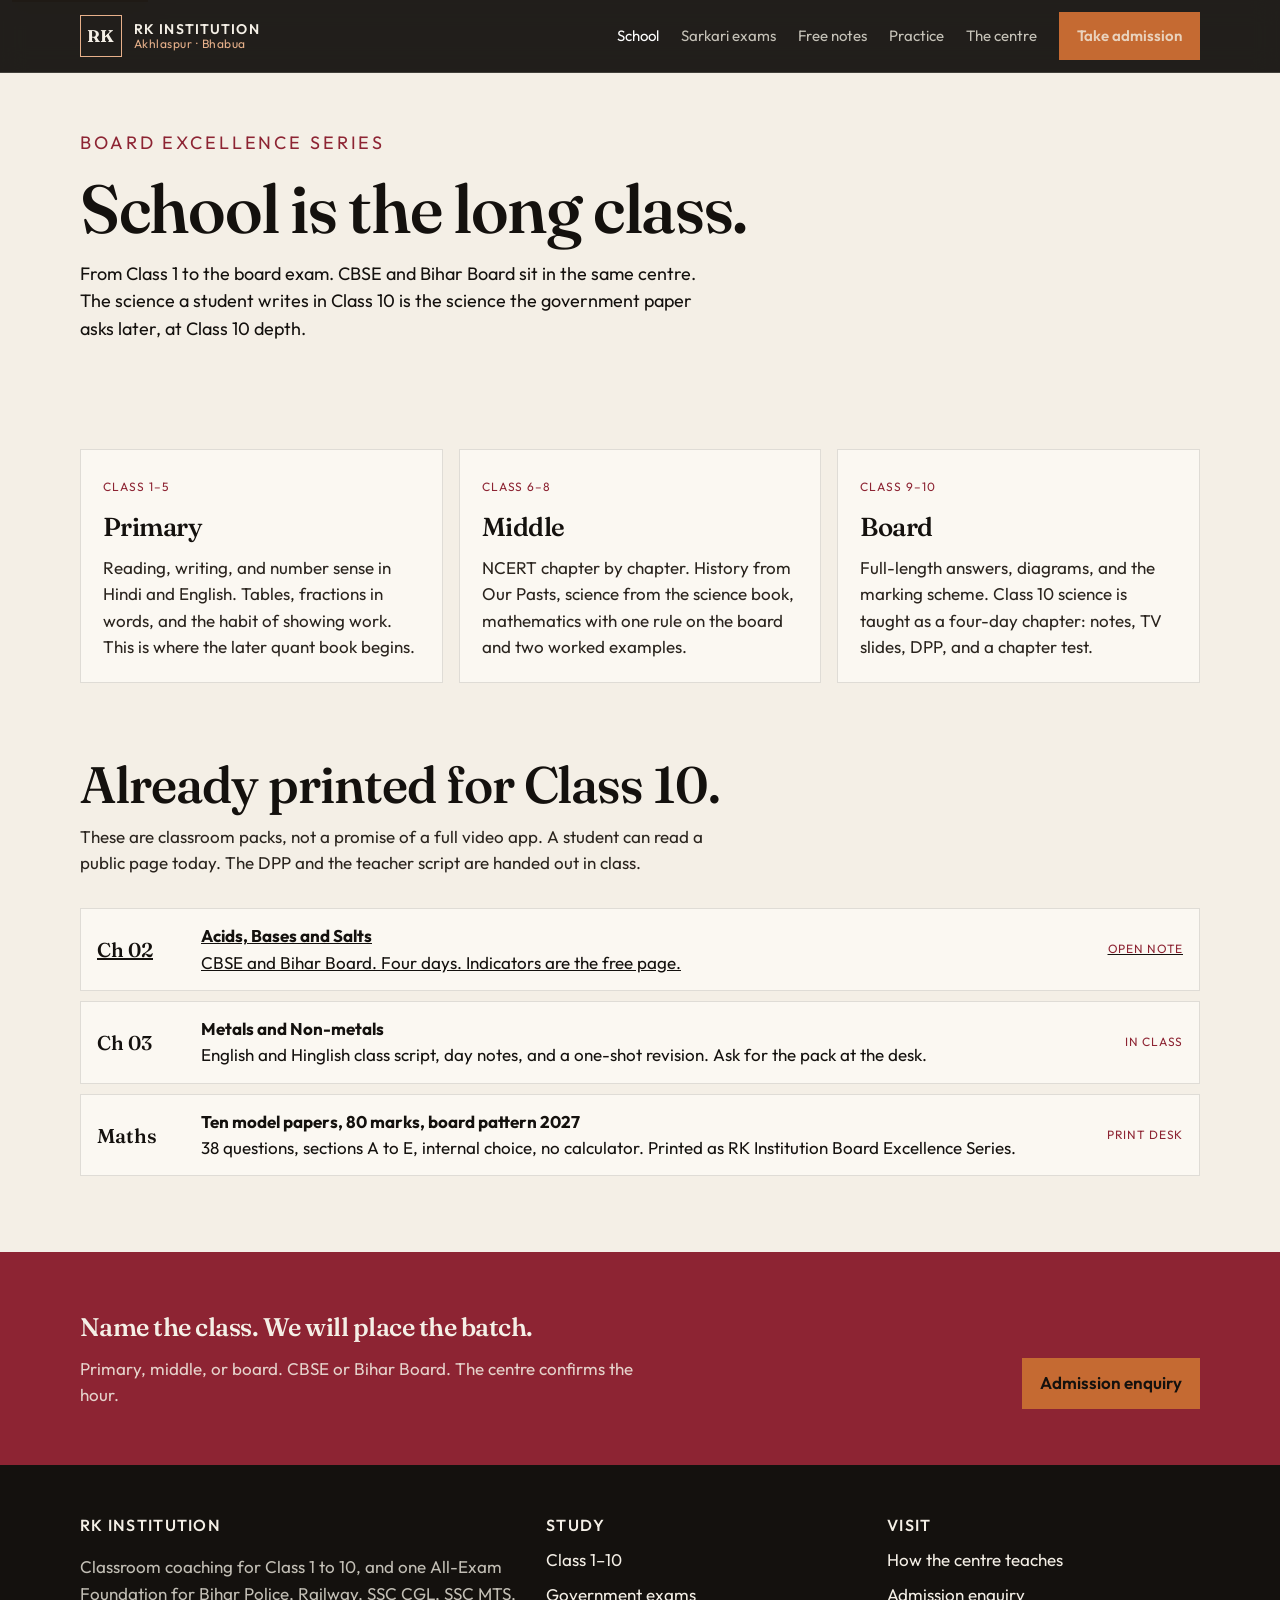
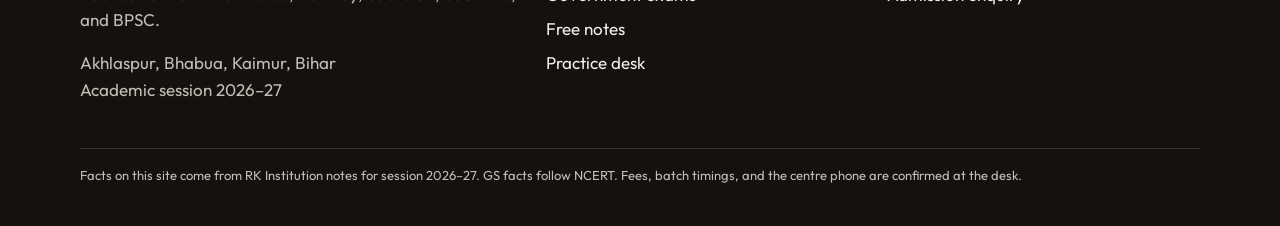
==== school.html @ e2936fe6 "Publish the RK Institution public website. Co-authored-by: Cursor <cursoragent@cursor.com>" ====
<!DOCTYPE html>
<html lang="en">
<head>
  <meta charset="utf-8">
  <meta name="viewport" content="width=device-width, initial-scale=1">
  <title>Class 1 to 10 · RK Institution, Bhabua</title>
  <meta name="description" content="Board Excellence Series at RK Institution: Class 1 to 10 for CBSE and Bihar Board, with Class 10 science notes and 80-mark maths model papers.">
  <link rel="icon" href="assets/favicon.svg" type="image/svg+xml">
  <link rel="preconnect" href="https://fonts.googleapis.com">
  <link rel="preconnect" href="https://fonts.gstatic.com" crossorigin>
  <link href="https://fonts.googleapis.com/css2?family=Fraunces:ital,opsz,wght@0,9..144,560;1,9..144,500&family=Noto+Sans+Devanagari:wght@400;600&family=Outfit:wght@400;500;600&display=swap" rel="stylesheet">
  <link rel="stylesheet" href="assets/site.css">
</head>
<body data-page="school">
  <div id="top"></div>
  <main id="main">
    <header class="page-hero wrap">
      <p class="kicker" style="color:var(--maroon)">Board Excellence Series</p>
      <h1>School is the long class.</h1>
      <p>From Class 1 to the board exam. CBSE and Bihar Board sit in the same centre. The science a student writes in Class 10 is the science the government paper asks later, at Class 10 depth.</p>
    </header>
    <section class="section">
      <div class="wrap cards">
        <article class="card">
          <span class="tag">Class 1–5</span>
          <h3>Primary</h3>
          <p>Reading, writing, and number sense in Hindi and English. Tables, fractions in words, and the habit of showing work. This is where the later quant book begins.</p>
        </article>
        <article class="card">
          <span class="tag">Class 6–8</span>
          <h3>Middle</h3>
          <p>NCERT chapter by chapter. History from Our Pasts, science from the science book, mathematics with one rule on the board and two worked examples.</p>
        </article>
        <article class="card">
          <span class="tag">Class 9–10</span>
          <h3>Board</h3>
          <p>Full-length answers, diagrams, and the marking scheme. Class 10 science is taught as a four-day chapter: notes, TV slides, DPP, and a chapter test.</p>
        </article>
      </div>
    </section>
    <section class="section" style="padding-top:0">
      <div class="wrap">
        <h2>Already printed for Class 10.</h2>
        <p class="intro">These are classroom packs, not a promise of a full video app. A student can read a public page today. The DPP and the teacher script are handed out in class.</p>
        <div class="list">
          <a class="row" href="notes/indicators.html">
            <b>Ch 02</b>
            <div><strong>Acids, Bases and Salts</strong><br>CBSE and Bihar Board. Four days. Indicators are the free page.</div>
            <span class="pill">Open note</span>
          </a>
          <div class="row">
            <b>Ch 03</b>
            <div><strong>Metals and Non-metals</strong><br>English and Hinglish class script, day notes, and a one-shot revision. Ask for the pack at the desk.</div>
            <span class="pill">In class</span>
          </div>
          <div class="row">
            <b>Maths</b>
            <div><strong>Ten model papers, 80 marks, board pattern 2027</strong><br>38 questions, sections A to E, internal choice, no calculator. Printed as RK Institution Board Excellence Series.</div>
            <span class="pill">Print desk</span>
          </div>
        </div>
      </div>
    </section>
    <section class="band">
      <div class="wrap">
        <div>
          <h2>Name the class. We will place the batch.</h2>
          <p>Primary, middle, or board. CBSE or Bihar Board. The centre confirms the hour.</p>
        </div>
        <a class="btn" href="admit.html">Admission enquiry</a>
      </div>
    </section>
  </main>
  <div id="foot"></div>
  <script src="assets/site.js"></script>
</body>
</html>
---- assets/site.css ----
:root {
  --ink: #14110e;
  --ink-2: #2a241e;
  --paper: #f4efe6;
  --paper-2: #ebe3d4;
  --white: #fbf8f2;
  --maroon: #8d2433;
  --maroon-deep: #5c1420;
  --copper: #c56a32;
  --copper-soft: #e7b08a;
  --line: rgba(20, 17, 14, 0.12);
  --line-light: rgba(243, 239, 228, 0.16);
  --shadow: 0 18px 50px rgba(20, 17, 14, 0.08);
  --serif: "Fraunces", "Noto Serif Devanagari", Georgia, serif;
  --sans: "Outfit", "Noto Sans Devanagari", sans-serif;
  --max: 1120px;
}

* { box-sizing: border-box; }
html { scroll-behavior: smooth; }
body {
  margin: 0;
  background: var(--paper);
  color: var(--ink);
  font-family: var(--sans);
  font-size: 17px;
  line-height: 1.55;
}
img { max-width: 100%; display: block; }
a { color: inherit; }
button, input, select, textarea { font: inherit; }
.skip {
  position: absolute;
  left: 12px;
  top: -40px;
  background: var(--copper);
  color: var(--ink);
  padding: 8px 12px;
  z-index: 20;
}
.skip:focus { top: 12px; }

.site-header {
  position: sticky;
  top: 0;
  z-index: 30;
  background: rgba(20, 17, 14, 0.94);
  color: var(--paper);
  backdrop-filter: blur(12px);
  border-bottom: 1px solid var(--line-light);
}
.header-inner, .wrap, .footer-inner {
  width: min(var(--max), calc(100% - 40px));
  margin: 0 auto;
}
.header-inner {
  display: flex;
  align-items: center;
  gap: 28px;
  min-height: 72px;
}
.brand {
  display: flex;
  align-items: center;
  gap: 12px;
  text-decoration: none;
  margin-right: auto;
}
.mark {
  width: 42px;
  height: 42px;
  border: 1px solid var(--copper-soft);
  display: grid;
  place-items: center;
  font-family: var(--serif);
  font-weight: 650;
  letter-spacing: 0.02em;
}
.brand-name { display: flex; flex-direction: column; line-height: 1.1; }
.brand-name strong { font-weight: 600; letter-spacing: 0.08em; font-size: 14px; }
.brand-name span { color: var(--copper-soft); font-size: 12px; letter-spacing: 0.04em; }
.nav { display: flex; gap: 22px; align-items: center; }
.nav a {
  text-decoration: none;
  color: rgba(243, 239, 228, 0.78);
  font-size: 15px;
}
.nav a[aria-current="page"], .nav a:hover { color: white; }
.btn {
  display: inline-flex;
  align-items: center;
  justify-content: center;
  gap: 8px;
  text-decoration: none;
  border: 0;
  cursor: pointer;
  padding: 12px 18px;
  background: var(--copper);
  color: var(--ink);
  font-weight: 600;
}
.btn.ghost {
  background: transparent;
  color: var(--paper);
  border: 1px solid var(--line-light);
}
.btn.ink { background: var(--ink); color: var(--paper); }
.btn.line {
  background: transparent;
  color: var(--ink);
  border: 1px solid var(--ink);
}
.menu-btn {
  display: none;
  margin-left: auto;
  background: transparent;
  color: var(--paper);
  border: 1px solid var(--line-light);
  padding: 8px 12px;
}

.hero {
  background: var(--ink);
  color: var(--paper);
  position: relative;
  overflow: hidden;
}
.hero-grid {
  width: min(var(--max), calc(100% - 40px));
  margin: 0 auto;
  display: grid;
  grid-template-columns: 1.3fr 0.8fr;
  gap: 48px;
  padding: 72px 0 64px;
  position: relative;
  z-index: 1;
}
.kicker {
  letter-spacing: 0.16em;
  text-transform: uppercase;
  font-size: 12px;
  color: var(--copper-soft);
  margin: 0 0 18px;
}
h1, h2, h3, .serif { font-family: var(--serif); font-weight: 560; letter-spacing: -0.02em; }
.hero h1 {
  font-size: clamp(42px, 6vw, 78px);
  line-height: 0.96;
  margin: 0 0 20px;
  font-weight: 560;
}
.hero h1 em { font-style: italic; color: var(--copper-soft); font-weight: 500; }
.lede { font-size: 19px; max-width: 38rem; color: rgba(243, 239, 228, 0.82); margin: 0 0 28px; }
.hero-actions { display: flex; gap: 12px; flex-wrap: wrap; }
.hero-card {
  background: #1d1915;
  border: 1px solid var(--line-light);
  padding: 22px;
  align-self: end;
}
.hero-card p { margin: 8px 0 0; color: rgba(243, 239, 228, 0.78); }
.eyebrow { font-size: 12px; letter-spacing: 0.14em; text-transform: uppercase; color: var(--copper-soft); margin: 0; }
.watermark {
  position: absolute;
  right: -2vw;
  bottom: -8vh;
  font-family: var(--serif);
  font-size: 28vw;
  line-height: 0.8;
  color: rgba(243, 239, 228, 0.04);
  pointer-events: none;
}

.ticker { background: var(--maroon-deep); color: var(--paper); overflow: hidden; border-top: 1px solid rgba(255,255,255,.08); }
.ticker-track { display: flex; gap: 36px; width: max-content; animation: slide 32s linear infinite; padding: 12px 0; }
.ticker span { letter-spacing: 0.12em; text-transform: uppercase; font-size: 12px; white-space: nowrap; }
@keyframes slide { to { transform: translateX(-50%); } }

.section { padding: 76px 0; }
.section h2 { font-size: clamp(34px, 4vw, 52px); line-height: 1.02; margin: 0 0 12px; }
.section .intro { max-width: 40rem; color: var(--ink-2); margin: 0 0 32px; }
.split { display: grid; grid-template-columns: 1fr 1fr; gap: 22px; }
.track {
  background: var(--white);
  border: 1px solid var(--line);
  padding: 28px;
  min-height: 280px;
  display: flex;
  flex-direction: column;
  box-shadow: var(--shadow);
}
.track .num { font-family: var(--serif); font-size: 42px; color: var(--maroon); margin: 0; }
.track h3 { font-size: 32px; margin: 8px 0; }
.track p { margin: 0 0 18px; color: var(--ink-2); }
.track .btn { margin-top: auto; align-self: flex-start; }
.facts { display: grid; grid-template-columns: repeat(4, 1fr); border-top: 1px solid var(--line); border-bottom: 1px solid var(--line); }
.fact { padding: 28px 20px; border-right: 1px solid var(--line); }
.fact:last-child { border-right: 0; }
.fact strong { display: block; font-family: var(--serif); font-size: 34px; font-weight: 560; }
.fact span { color: var(--ink-2); font-size: 15px; }

.cards { display: grid; grid-template-columns: repeat(3, 1fr); gap: 16px; }
.card, .note-card {
  background: var(--white);
  border: 1px solid var(--line);
  padding: 22px;
  text-decoration: none;
  display: block;
  color: inherit;
}
.note-card { border-top: 3px solid var(--maroon); }
.note-card:hover, .card:hover { transform: translateY(-2px); }
.tag {
  display: inline-block;
  font-size: 12px;
  letter-spacing: 0.08em;
  text-transform: uppercase;
  color: var(--maroon);
  margin-bottom: 10px;
}
.card h3, .note-card h3 { margin: 0 0 8px; font-size: 26px; }
.card p, .note-card p { margin: 0; color: var(--ink-2); }

.method { display: grid; grid-template-columns: 0.8fr 1.2fr; gap: 40px; align-items: start; }
.steps { display: grid; gap: 0; }
.step {
  display: grid;
  grid-template-columns: 72px 1fr;
  gap: 12px;
  padding: 16px 0;
  border-top: 1px solid var(--line);
}
.step b { font-family: var(--serif); font-size: 22px; font-weight: 560; }

.band {
  background: var(--maroon);
  color: var(--paper);
}
.band .wrap { display: flex; justify-content: space-between; gap: 24px; align-items: end; padding: 56px 0; }
.band h2 { margin: 0 0 8px; }
.band p { margin: 0; max-width: 36rem; color: rgba(243,239,228,.86); }

.page-hero { padding: 56px 0 12px; }
.page-hero h1 { font-size: clamp(40px, 6vw, 68px); line-height: 0.98; margin: 0 0 14px; }
.page-hero p { max-width: 40rem; font-size: 18px; }

.filters { display: flex; gap: 8px; flex-wrap: wrap; margin: 8px 0 22px; }
.filters button {
  background: transparent;
  border: 1px solid var(--line);
  padding: 8px 12px;
  cursor: pointer;
}
.filters button[aria-pressed="true"] { background: var(--ink); color: var(--paper); }

.prose { max-width: 740px; }
.prose h1 { font-size: clamp(36px, 5vw, 56px); line-height: 1.02; margin: 0 0 10px; }
.prose h2 { font-size: 32px; margin: 36px 0 10px; }
.prose table { width: 100%; border-collapse: collapse; background: var(--white); margin: 16px 0 8px; }
.prose th, .prose td { border: 1px solid var(--line); padding: 10px 12px; text-align: left; vertical-align: top; }
.prose th { background: var(--paper-2); font-weight: 600; }
.callout {
  background: var(--white);
  border-left: 4px solid var(--copper);
  padding: 14px 16px;
  margin: 16px 0;
}
.q-block { background: var(--white); border: 1px solid var(--line); padding: 16px 18px; margin: 14px 0; }
.q-block ol { margin: 8px 0 0; padding-left: 18px; }
.back { color: var(--maroon); text-decoration: none; font-size: 14px; letter-spacing: 0.06em; text-transform: uppercase; }

.quiz { background: var(--white); border: 1px solid var(--line); padding: 22px; }
.option {
  display: block;
  width: 100%;
  text-align: left;
  margin: 8px 0;
  padding: 12px 14px;
  background: var(--paper);
  border: 1px solid var(--line);
  cursor: pointer;
}
.option.good { background: #e5f2e4; border-color: #2f6b32; }
.option.bad { background: #f8e4e2; border-color: var(--maroon); }
.progress { height: 4px; background: var(--paper-2); margin: 12px 0 18px; }
.progress i { display: block; height: 100%; background: var(--maroon); width: 0; }
.score { font-family: var(--serif); font-size: 64px; margin: 0; line-height: 1; }

.form { display: grid; gap: 12px; max-width: 560px; }
.form label { display: grid; gap: 6px; font-size: 14px; }
.form input, .form select, .form textarea {
  padding: 12px;
  border: 1px solid var(--line);
  background: var(--white);
  color: var(--ink);
}
.form textarea { min-height: 120px; resize: vertical; }
.notice { background: var(--white); border: 1px solid var(--line); padding: 14px 16px; }

.site-footer { background: var(--ink); color: rgba(243,239,228,.78); padding: 48px 0 28px; }
.footer-grid { display: grid; grid-template-columns: 1.4fr 1fr 1fr; gap: 28px; }
.site-footer a { color: var(--paper); text-decoration: none; }
.site-footer h3 { color: var(--paper); margin: 0 0 10px; font-size: 16px; font-family: var(--sans); letter-spacing: 0.08em; text-transform: uppercase; }
.site-footer ul { list-style: none; margin: 0; padding: 0; display: grid; gap: 8px; }
.fine { margin-top: 28px; padding-top: 16px; border-top: 1px solid var(--line-light); font-size: 13px; }

.list { display: grid; gap: 10px; }
.row {
  display: grid;
  grid-template-columns: 88px 1fr auto;
  gap: 16px;
  align-items: center;
  background: var(--white);
  border: 1px solid var(--line);
  padding: 14px 16px;
}
.row b { font-family: var(--serif); font-size: 20px; font-weight: 560; }
.pill { font-size: 12px; letter-spacing: 0.06em; text-transform: uppercase; color: var(--maroon); }

@media (max-width: 860px) {
  .menu-btn { display: inline-flex; }
  .nav {
    display: none;
    position: absolute;
    top: 72px;
    left: 0;
    right: 0;
    background: var(--ink);
    flex-direction: column;
    align-items: flex-start;
    padding: 12px 20px 20px;
    gap: 14px;
  }
  .nav.open { display: flex; }
  .header-inner .btn.admit { display: none; }
  .hero-grid, .split, .cards, .facts, .method, .footer-grid, .band .wrap { grid-template-columns: 1fr; }
  .facts { grid-template-columns: 1fr 1fr; }
  .fact { border-bottom: 1px solid var(--line); }
  .band .wrap { align-items: start; }
  .row { grid-template-columns: 1fr; }
  .header-inner, .wrap, .footer-inner, .hero-grid { width: min(var(--max), calc(100% - 28px)); }
}
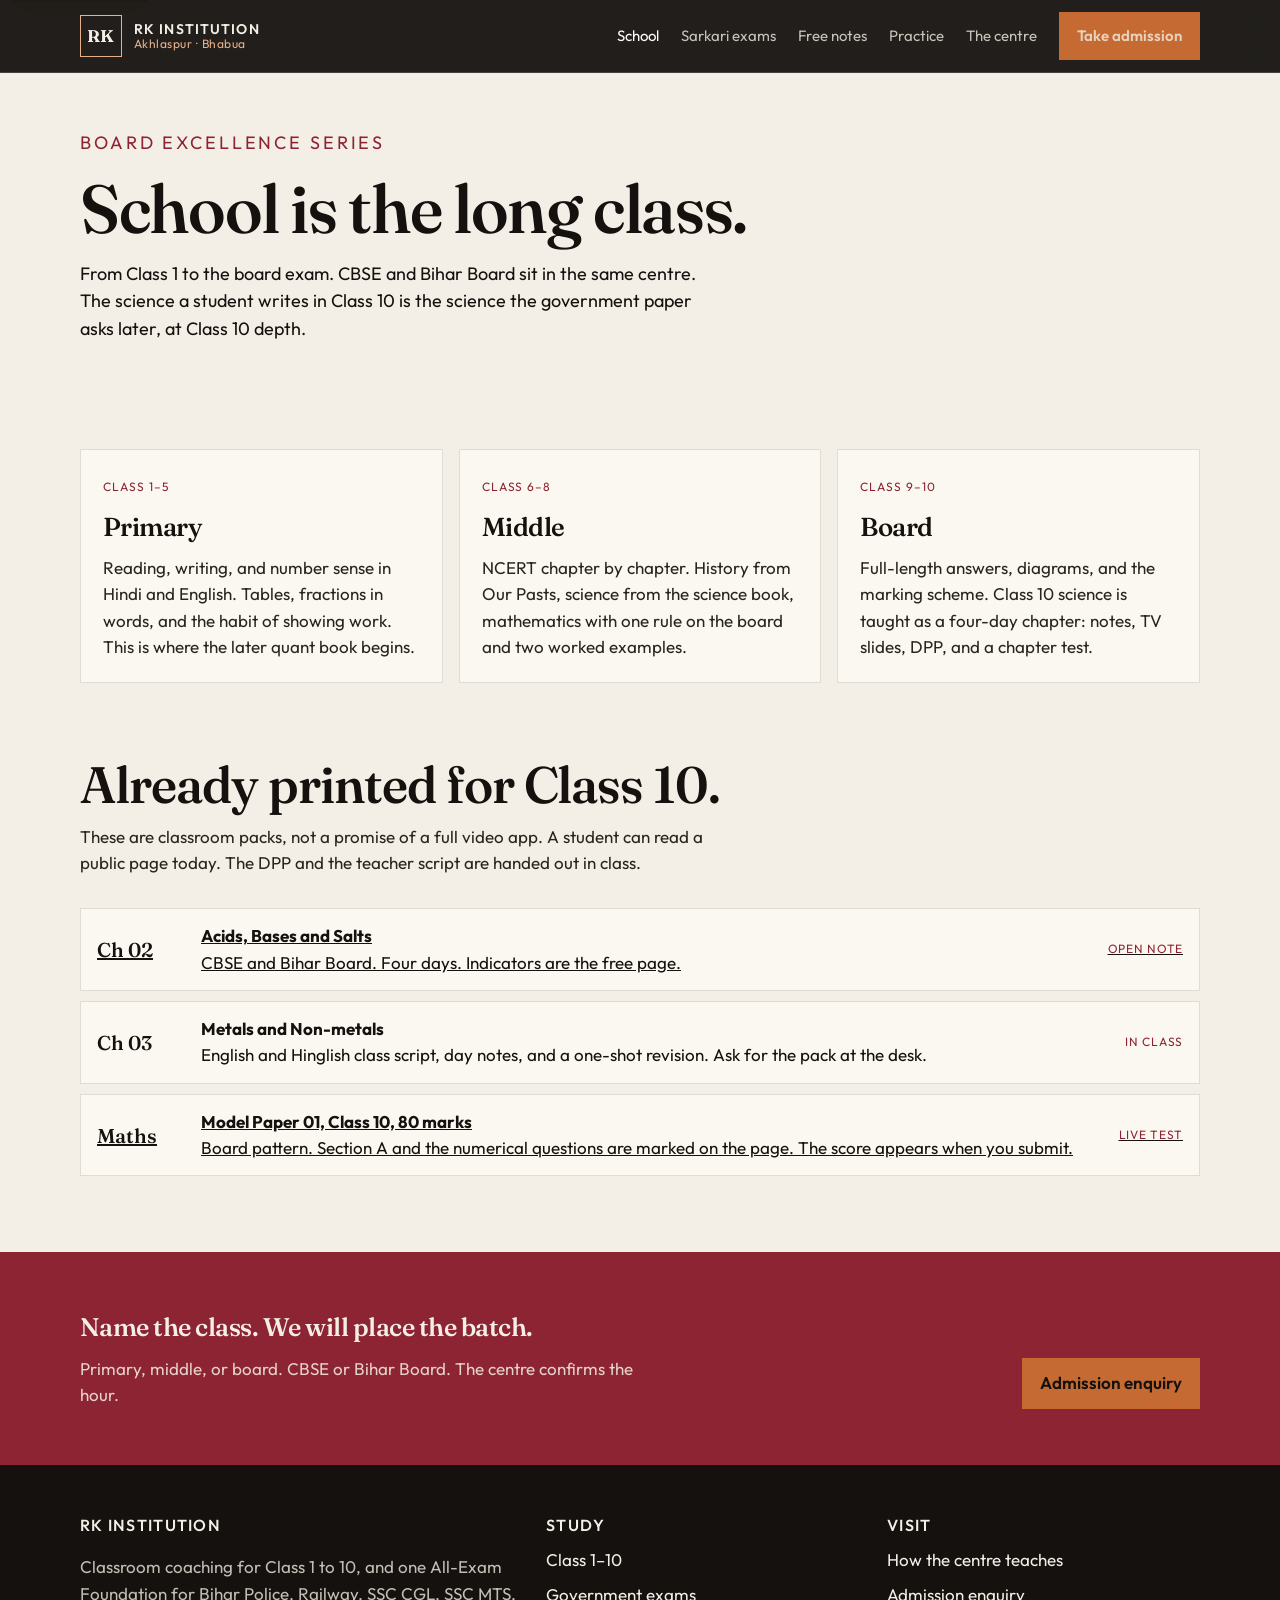
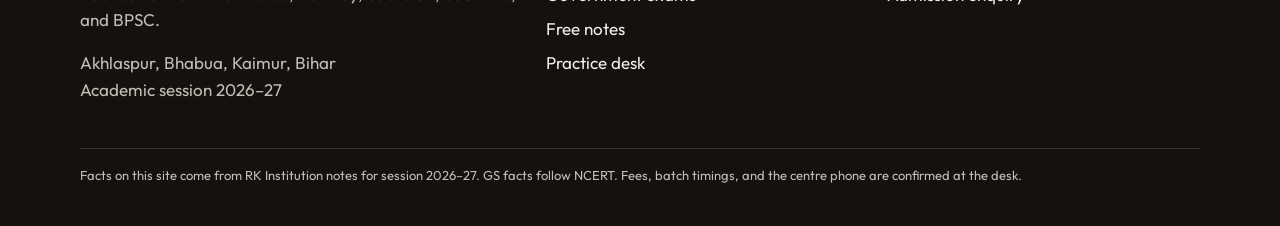
==== commit cf90c818: "Add a scored Class 10 maths model paper. Co-authored-by: Cursor <cursoragent@cursor.com>" ====
--- a/school.html
+++ b/school.html
@@ -53,11 +53,11 @@
             <div><strong>Metals and Non-metals</strong><br>English and Hinglish class script, day notes, and a one-shot revision. Ask for the pack at the desk.</div>
             <span class="pill">In class</span>
           </div>
-          <div class="row">
+          <a class="row" href="papers/class10-maths-model-01.html">
             <b>Maths</b>
-            <div><strong>Ten model papers, 80 marks, board pattern 2027</strong><br>38 questions, sections A to E, internal choice, no calculator. Printed as RK Institution Board Excellence Series.</div>
-            <span class="pill">Print desk</span>
-          </div>
+            <div><strong>Model Paper 01, Class 10, 80 marks</strong><br>Board pattern. Section A and the numerical questions are marked on the page. The score appears when you submit.</div>
+            <span class="pill">Live test</span>
+          </a>
         </div>
       </div>
     </section>
